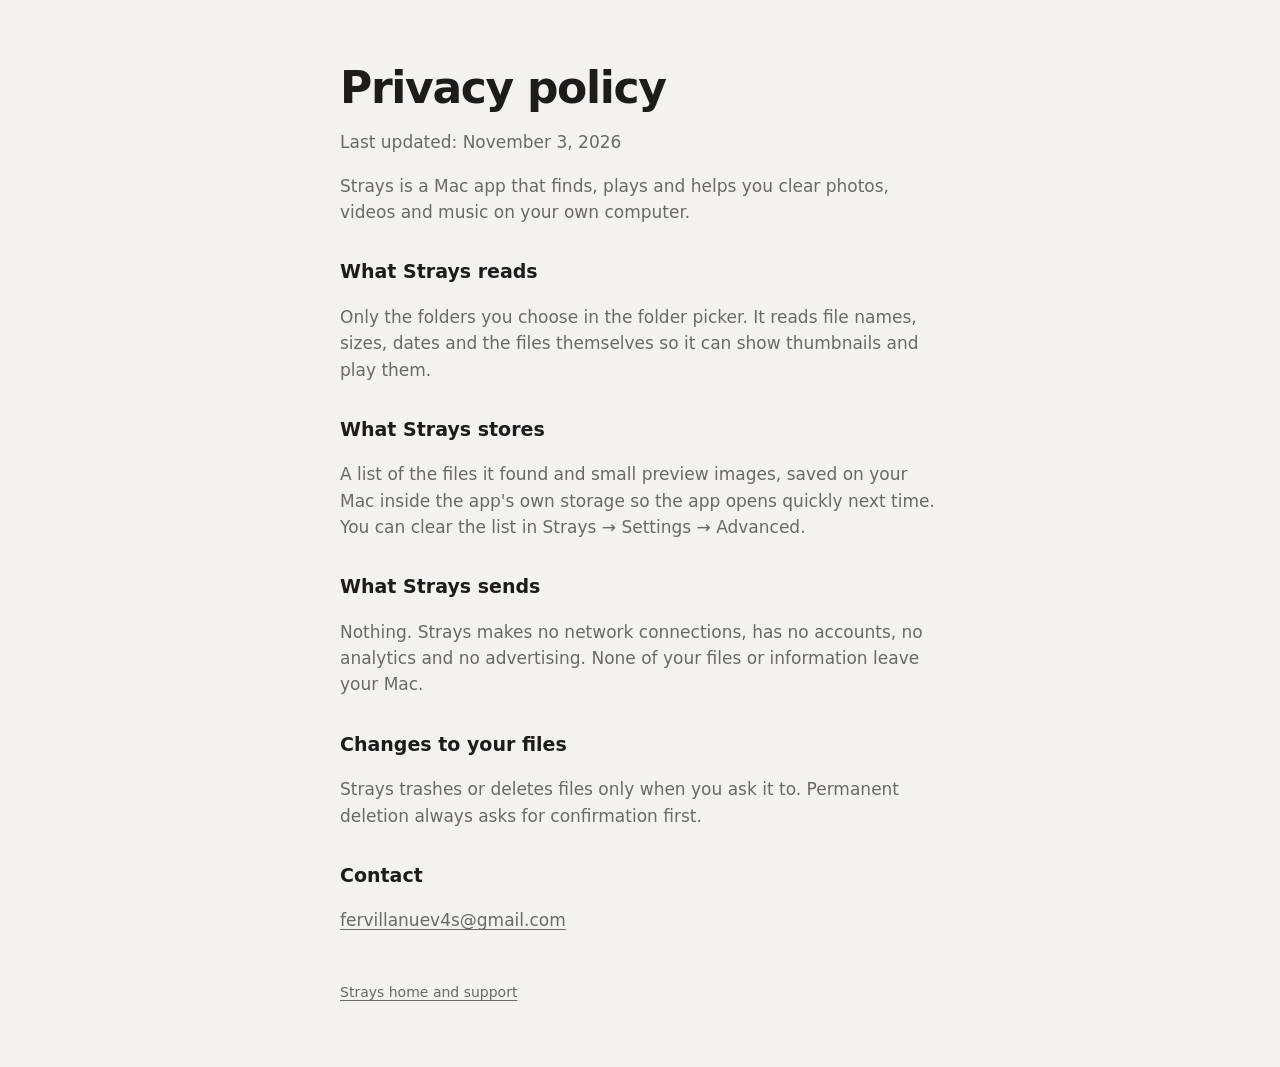
==== privacy.html @ 9dfec3b3 "Support page and privacy policy" ====
<!doctype html>
<html lang="en">
<head>
<meta charset="utf-8">
<meta name="viewport" content="width=device-width, initial-scale=1">
<title>Strays Privacy Policy</title>
<link rel="stylesheet" href="style.css">
</head>
<body>
<main>
<h1>Privacy policy</h1>
<p>Last updated: November 3, 2026</p>
<p>Strays is a Mac app that finds, plays and helps you clear photos, videos and music on your own computer.</p>
<h2>What Strays reads</h2>
<p>Only the folders you choose in the folder picker. It reads file names, sizes, dates and the files themselves so it can show thumbnails and play them.</p>
<h2>What Strays stores</h2>
<p>A list of the files it found and small preview images, saved on your Mac inside the app's own storage so the app opens quickly next time. You can clear the list in Strays → Settings → Advanced.</p>
<h2>What Strays sends</h2>
<p>Nothing. Strays makes no network connections, has no accounts, no analytics and no advertising. None of your files or information leave your Mac.</p>
<h2>Changes to your files</h2>
<p>Strays trashes or deletes files only when you ask it to. Permanent deletion always asks for confirmation first.</p>
<h2>Contact</h2>
<p><a href="mailto:fervillanuev4s@gmail.com">fervillanuev4s@gmail.com</a></p>
<nav><a href="./">Strays home and support</a></nav>
</main>
</body>
</html>
---- style.css ----
:root { --bg:#F3F2EF; --panel:#FFFFFF; --text:#1D1C1A; --muted:#6B6964; --line:rgba(0,0,0,.08); }
@media (prefers-color-scheme: dark) { :root { --bg:#1E1D1B; --panel:#2A2927; --text:#F2F1EE; --muted:#A5A29C; --line:rgba(255,255,255,.09); } }
* { box-sizing: border-box; }
body { margin:0; background:var(--bg); color:var(--text); font:17px/1.55 -apple-system,BlinkMacSystemFont,"SF Pro Text",system-ui,sans-serif; }
main { max-width:640px; margin:0 auto; padding:64px 20px; }
h1 { font-size:44px; font-weight:800; letter-spacing:-.03em; line-height:1.1; margin:0 0 8px; }
h2 { font-size:19px; margin:32px 0 6px; }
p, li { color:var(--muted); }
strong { color:var(--text); }
a { color:inherit; text-underline-offset:3px; }
pre { background:var(--panel); border:1px solid var(--line); border-radius:10px; padding:14px 16px; overflow-x:auto; font-size:14px; color:var(--text); }
nav { margin-top:48px; font-size:14px; color:var(--muted); }
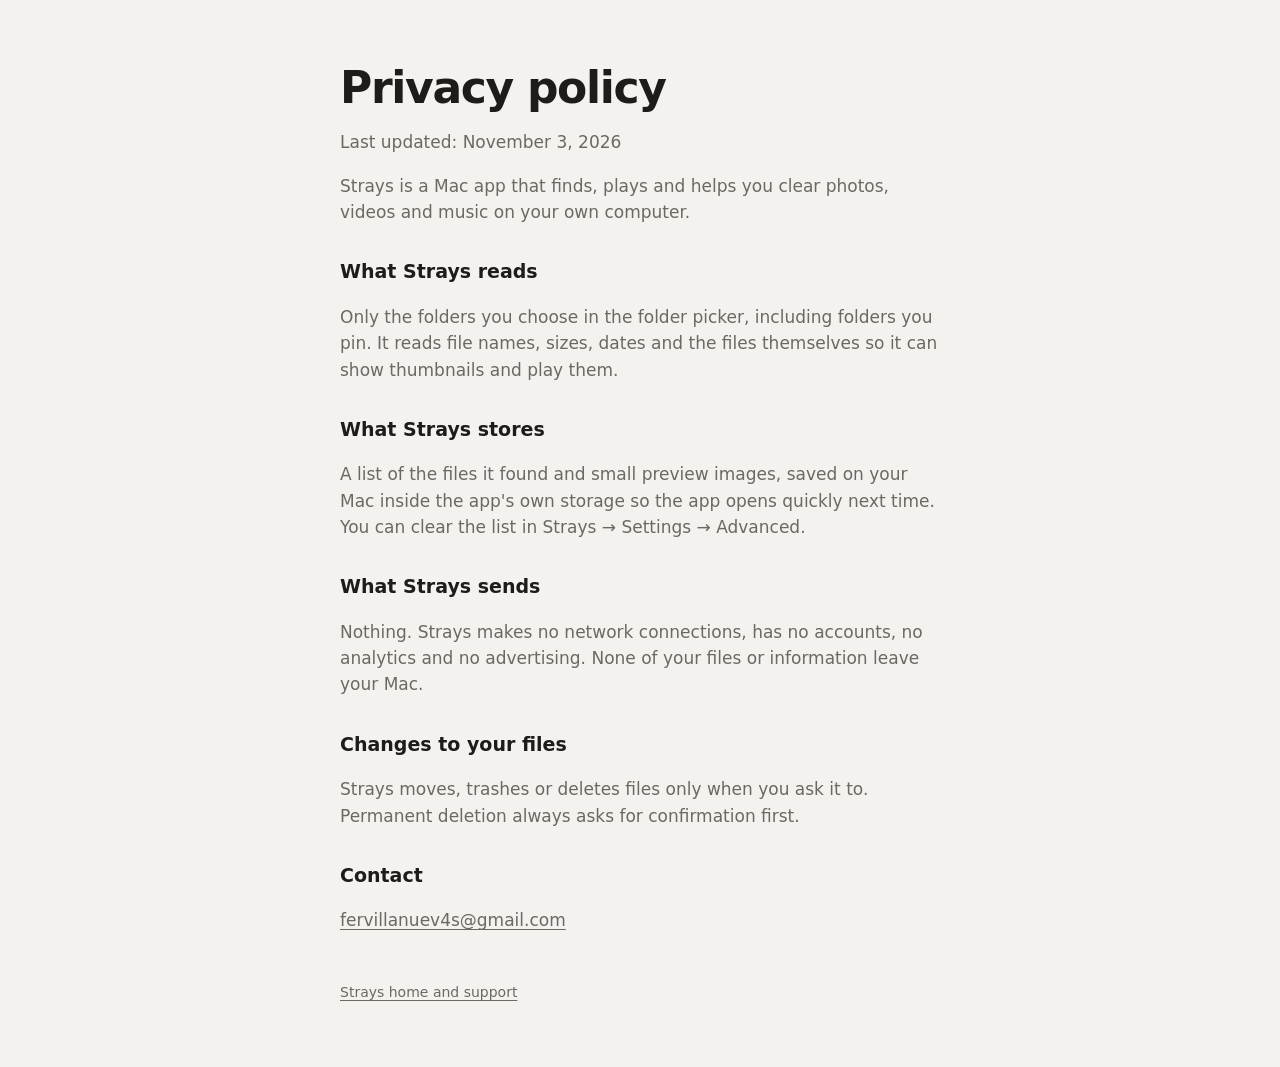
==== commit df77b4fa: "Strays 1.1: pins, Move To, live updates" ====
--- a/privacy.html
+++ b/privacy.html
@@ -12,13 +12,13 @@
 <p>Last updated: November 3, 2026</p>
 <p>Strays is a Mac app that finds, plays and helps you clear photos, videos and music on your own computer.</p>
 <h2>What Strays reads</h2>
-<p>Only the folders you choose in the folder picker. It reads file names, sizes, dates and the files themselves so it can show thumbnails and play them.</p>
+<p>Only the folders you choose in the folder picker, including folders you pin. It reads file names, sizes, dates and the files themselves so it can show thumbnails and play them.</p>
 <h2>What Strays stores</h2>
 <p>A list of the files it found and small preview images, saved on your Mac inside the app's own storage so the app opens quickly next time. You can clear the list in Strays → Settings → Advanced.</p>
 <h2>What Strays sends</h2>
 <p>Nothing. Strays makes no network connections, has no accounts, no analytics and no advertising. None of your files or information leave your Mac.</p>
 <h2>Changes to your files</h2>
-<p>Strays trashes or deletes files only when you ask it to. Permanent deletion always asks for confirmation first.</p>
+<p>Strays moves, trashes or deletes files only when you ask it to. Permanent deletion always asks for confirmation first.</p>
 <h2>Contact</h2>
 <p><a href="mailto:fervillanuev4s@gmail.com">fervillanuev4s@gmail.com</a></p>
 <nav><a href="./">Strays home and support</a></nav>
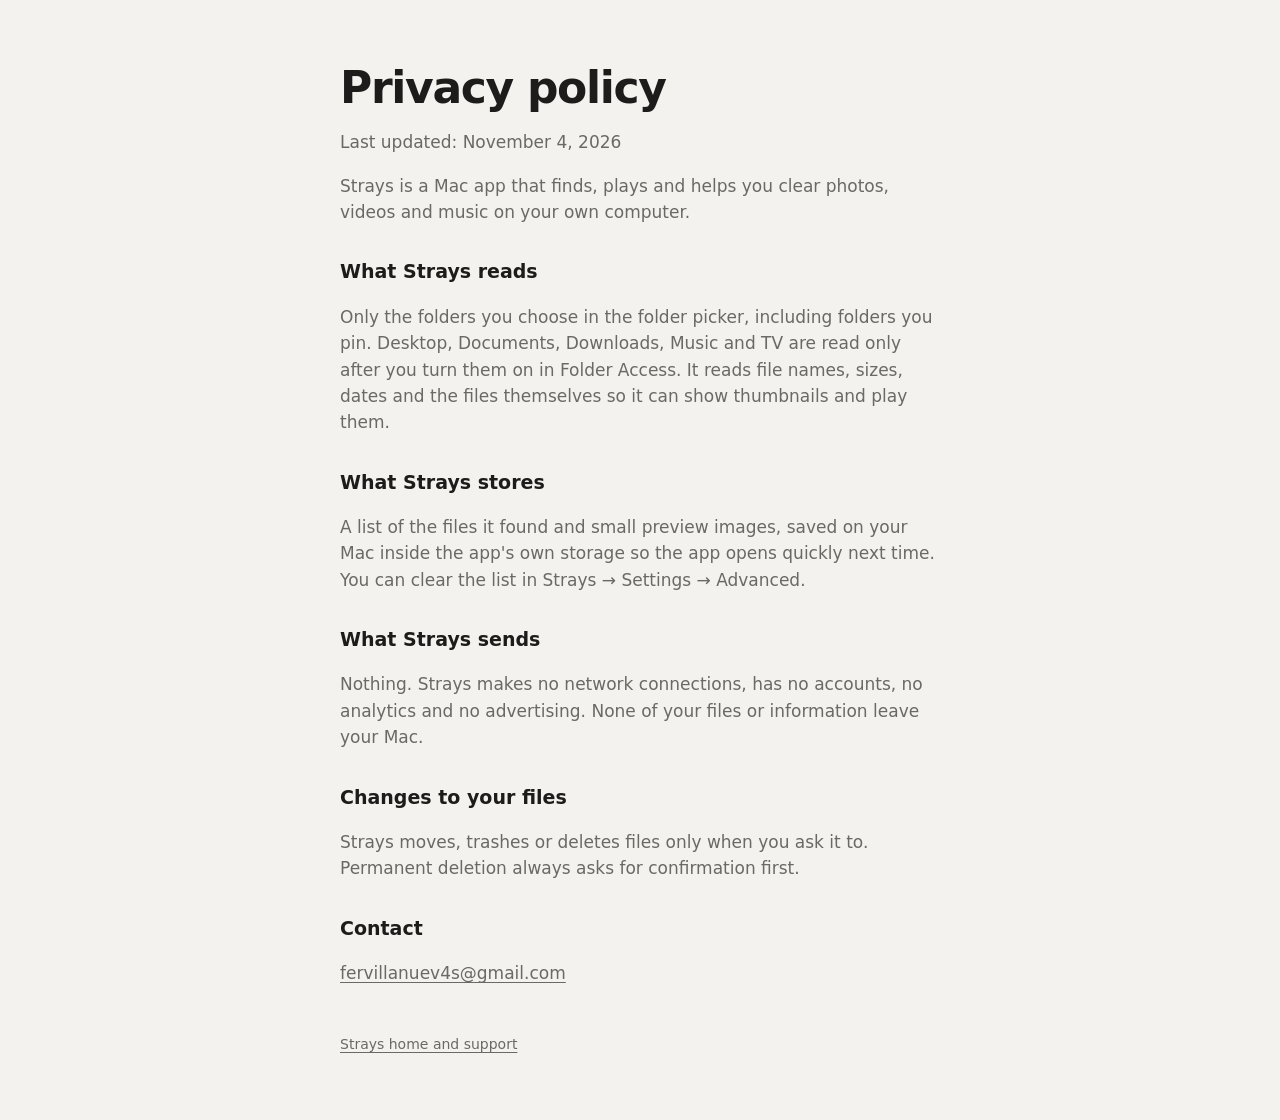
==== commit 91d6d07c: "Strays 1.3: Folder Access and pinned folders Co-Authored-By: Claude Opus 5.5 <noreply@anthropic.com>" ====
--- a/privacy.html
+++ b/privacy.html
@@ -9,10 +9,10 @@
 <body>
 <main>
 <h1>Privacy policy</h1>
-<p>Last updated: November 3, 2026</p>
+<p>Last updated: November 4, 2026</p>
 <p>Strays is a Mac app that finds, plays and helps you clear photos, videos and music on your own computer.</p>
 <h2>What Strays reads</h2>
-<p>Only the folders you choose in the folder picker, including folders you pin. It reads file names, sizes, dates and the files themselves so it can show thumbnails and play them.</p>
+<p>Only the folders you choose in the folder picker, including folders you pin. Desktop, Documents, Downloads, Music and TV are read only after you turn them on in Folder Access. It reads file names, sizes, dates and the files themselves so it can show thumbnails and play them.</p>
 <h2>What Strays stores</h2>
 <p>A list of the files it found and small preview images, saved on your Mac inside the app's own storage so the app opens quickly next time. You can clear the list in Strays → Settings → Advanced.</p>
 <h2>What Strays sends</h2>
